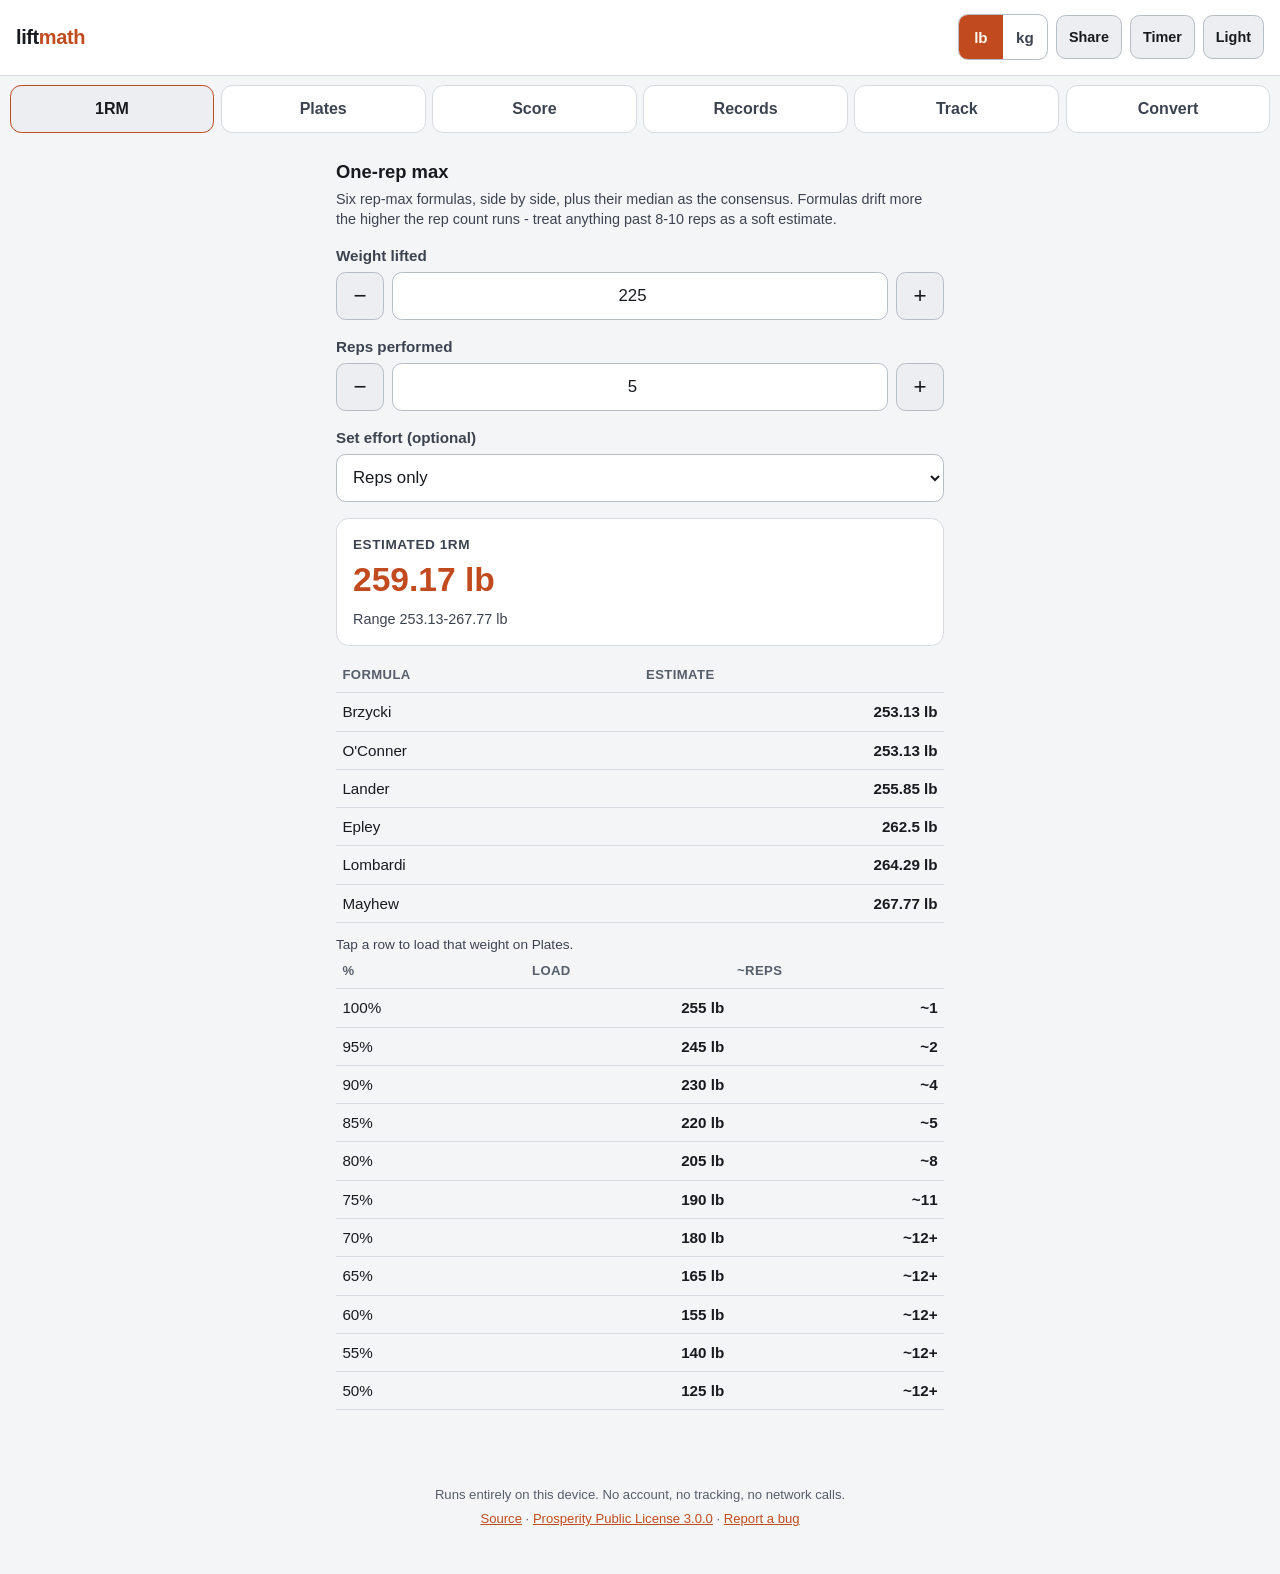
==== web/index.html @ 320546f9 "Polish pass: a11y, SEO, manifest, README a11y: the 1RM percentage table rows added in an earlier com" ====
<!DOCTYPE html>
<html lang="en">
<head>
<meta charset="UTF-8" />
<meta name="viewport" content="width=device-width, initial-scale=1" />
<title>liftmath - 1RM, plates, strength score</title>
<meta name="description" content="Gym calculators: 1RM consensus, plate loading with a barbell diagram, Wilks/DOTS/IPF GL strength scores, and records for powerlifting, strongman, grip, and track &amp; field (world, college, high school). Free, works offline, no account, no ads." />
<meta property="og:title" content="liftmath - 1RM, plates, strength score" />
<meta property="og:description" content="Gym calculators: 1RM consensus, plate loading, Wilks/DOTS/IPF GL strength scores, and records. Free, works offline, no account, no ads." />
<meta property="og:type" content="website" />
<meta property="og:url" content="https://munzzyy.github.io/liftmath/" />
<meta property="og:image" content="https://munzzyy.github.io/liftmath/social-card.png" />
<meta property="og:image:width" content="1280" />
<meta property="og:image:height" content="640" />
<meta name="twitter:card" content="summary_large_image" />
<meta name="twitter:title" content="liftmath - 1RM, plates, strength score" />
<meta name="twitter:description" content="Gym calculators: 1RM consensus, plate loading, Wilks/DOTS/IPF GL strength scores, and records. Free, works offline, no account, no ads." />
<meta name="twitter:image" content="https://munzzyy.github.io/liftmath/social-card.png" />
<link rel="canonical" href="https://munzzyy.github.io/liftmath/" />
<meta name="theme-color" content="#101216" />
<meta http-equiv="Content-Security-Policy" content="default-src 'self'; script-src 'self' 'sha256-fWIjZPuIDRs11lC0LAjuD/hjoJVyn2ZdQ9oS2icIdXg='; style-src 'self'; img-src 'self'; connect-src 'self'; base-uri 'none'; form-action 'none'; frame-ancestors 'none'" />
<script>
(function () {
  try {
    var t = localStorage.getItem("liftmath:theme");
    if (t === "light" || t === "dark") document.documentElement.setAttribute("data-theme", t);
  } catch (e) {}
})();
</script>
<link rel="manifest" href="manifest.json" />
<link rel="icon" href="icons/icon-192.png" />
<link rel="apple-touch-icon" href="icons/icon-192.png" />
<link rel="stylesheet" href="css/styles.css" />
<script type="application/ld+json">
{
  "@context": "https://schema.org",
  "@type": "WebApplication",
  "name": "liftmath",
  "description": "Gym calculators: 1RM consensus, plate loading with a barbell diagram, Wilks/DOTS/IPF GL strength scores, and records for powerlifting, strongman, grip, and track & field.",
  "url": "https://munzzyy.github.io/liftmath/",
  "applicationCategory": "HealthApplication",
  "operatingSystem": "Any",
  "offers": {
    "@type": "Offer",
    "price": "0",
    "priceCurrency": "USD"
  }
}
</script>
</head>
<body>
<a class="visually-hidden" href="#main-content" id="skip-link">Skip to content</a>

<header class="app-header">
  <h1 class="app-title"><span id="app-title-lift">lift</span><span class="accent" id="app-title-math">math</span></h1>
  <div class="header-controls">
    <div class="unit-toggle" role="group" aria-label="Weight unit" id="unit-toggle-group">
      <button type="button" id="unit-lb" aria-pressed="true">lb</button>
      <button type="button" id="unit-kg" aria-pressed="false">kg</button>
    </div>
    <button type="button" class="icon-btn" id="share-btn">Share</button>
    <button type="button" class="icon-btn" id="timer-toggle-btn" aria-pressed="false">Timer</button>
    <button type="button" class="icon-btn" id="theme-toggle-btn" aria-pressed="false">Dark</button>
  </div>
</header>

<div class="timer-sheet" id="timer-sheet" hidden>
  <div class="timer-sheet-inner">
    <button type="button" class="icon-btn" id="timer-close-btn" aria-label="Close timer">&times;</button>

    <div id="timer-picker">
      <p class="timer-label">Rest timer</p>
      <div class="chip-row" role="group" aria-label="Preset duration" id="timer-preset-group">
        <button type="button" class="chip" data-seconds="60">1:00</button>
        <button type="button" class="chip" data-seconds="90">1:30</button>
        <button type="button" class="chip" data-seconds="120">2:00</button>
        <button type="button" class="chip" data-seconds="180">3:00</button>
        <button type="button" class="chip" data-seconds="300">5:00</button>
      </div>
      <div class="field">
        <label for="timer-custom-seconds" id="timer-custom-label">Custom (seconds)</label>
        <div class="stepper-row">
          <input type="number" id="timer-custom-seconds" inputmode="numeric" min="1" step="5" value="90" />
          <button type="button" id="timer-custom-start-btn">Start</button>
        </div>
      </div>
    </div>

    <div id="timer-running" hidden>
      <div class="timer-ring" id="timer-ring">
        <span id="timer-display">0:00</span>
      </div>
      <button type="button" id="timer-stop-btn">Stop</button>
    </div>
  </div>
</div>

<nav class="tabs" role="tablist" aria-label="Calculators" id="tabs-list">
  <button class="tab" role="tab" id="tab-btn-onerm" aria-controls="tool-onerm" aria-selected="true" tabindex="0">1RM</button>
  <button class="tab" role="tab" id="tab-btn-plates" aria-controls="tool-plates" aria-selected="false" tabindex="-1">Plates</button>
  <button class="tab" role="tab" id="tab-btn-score" aria-controls="tool-score" aria-selected="false" tabindex="-1">Score</button>
  <button class="tab" role="tab" id="tab-btn-records" aria-controls="tool-records" aria-selected="false" tabindex="-1">Records</button>
  <button class="tab" role="tab" id="tab-btn-track" aria-controls="tool-track" aria-selected="false" tabindex="-1">Track</button>
  <button class="tab" role="tab" id="tab-btn-convert" aria-controls="tool-convert" aria-selected="false" tabindex="-1">Convert</button>
</nav>

<main id="main-content">

  <noscript>
    <p class="notice notice-warn" id="noscript-notice">The calculators do their math in JavaScript on your
      own device, so this page needs JavaScript turned on. If you'd rather keep it off, the same math ships
      as a command-line tool at
      <a href="https://github.com/munzzyy/liftmath" rel="noopener">github.com/munzzyy/liftmath</a>.</p>
  </noscript>

  <!-- ============ 1RM consensus ============ -->
  <section class="tool-panel" id="tool-onerm" role="tabpanel" aria-labelledby="tab-btn-onerm" tabindex="0">
    <h2 id="onerm-heading">One-rep max</h2>
    <p class="disclaimer" id="onerm-disclaimer">Six rep-max formulas, side by side, plus their median as the consensus.
      Formulas drift more the higher the rep count runs - treat anything past 8-10 reps as a soft estimate.</p>

    <div class="field">
      <label for="onerm-weight" id="onerm-weight-label">Weight lifted</label>
      <div class="stepper-row">
        <button class="stepper-btn" id="onerm-weight-dec" aria-label="Decrease weight">&minus;</button>
        <input type="number" id="onerm-weight" inputmode="decimal" value="225" min="0" step="5" />
        <button class="stepper-btn" id="onerm-weight-inc" aria-label="Increase weight">+</button>
      </div>
    </div>
    <div class="field">
      <label for="onerm-reps" id="onerm-reps-label">Reps performed</label>
      <div class="stepper-row">
        <button class="stepper-btn" id="onerm-reps-dec" aria-label="Decrease reps">&minus;</button>
        <input type="number" id="onerm-reps" inputmode="numeric" value="5" min="1" step="1" />
        <button class="stepper-btn" id="onerm-reps-inc" aria-label="Increase reps">+</button>
      </div>
    </div>
    <div class="field">
      <label for="onerm-effort-mode" id="onerm-effort-mode-label">Set effort (optional)</label>
      <div class="stepper-row">
        <select id="onerm-effort-mode">
          <option value="none">Reps only</option>
          <option value="rpe">RPE</option>
          <option value="rir">RIR</option>
        </select>
        <input type="number" id="onerm-effort-value" inputmode="decimal" step="0.5" min="6" max="10"
               value="9" hidden aria-labelledby="onerm-effort-mode-label" />
      </div>
      <p class="hint" id="onerm-effort-hint" hidden>RPE/RIR estimate the reps you had left; the math treats
        those as extra reps performed. Source: Zourdos et al. 2016.</p>
    </div>

    <div class="results" id="onerm-results" aria-live="polite">
      <!-- filled by app.js -->
    </div>
  </section>

  <!-- ============ Plate loading ============ -->
  <section class="tool-panel" id="tool-plates" role="tabpanel" aria-labelledby="tab-btn-plates" tabindex="0" hidden>
    <h2 id="plates-heading">Plate loading</h2>

    <div class="field">
      <label for="plates-target" id="plates-target-label">Target barbell weight</label>
      <div class="stepper-row">
        <button class="stepper-btn" id="plates-target-dec" aria-label="Decrease target weight">&minus;</button>
        <input type="number" id="plates-target" inputmode="decimal" value="225" min="0" step="5" />
        <button class="stepper-btn" id="plates-target-inc" aria-label="Increase target weight">+</button>
      </div>
    </div>

    <div class="field">
      <span id="plates-preset-label">Bar / setup</span>
      <div class="chip-row" role="group" aria-labelledby="plates-preset-label" id="plates-preset-group">
        <button type="button" class="chip" data-preset="standard" aria-pressed="true" id="plates-preset-standard-btn">Standard</button>
        <button type="button" class="chip" data-preset="womens" aria-pressed="false" id="plates-preset-womens-btn">Women's bar (15kg)</button>
        <button type="button" class="chip" data-preset="metric-no-45" aria-pressed="false" id="plates-preset-metricno45-btn">Metric, no 45lb-eq.</button>
        <button type="button" class="chip" data-preset="my-plates" aria-pressed="false" id="plates-preset-myplates-btn">My plates</button>
      </div>
      <p class="hint" id="plates-preset-hint">Women's bar and metric-no-45 are always kg, regardless of the unit toggle above.</p>
    </div>

    <div id="plates-inventory-fields" hidden>
      <div class="field">
        <label for="plates-inventory-bar" id="plates-inventory-bar-label">Bar weight</label>
        <div class="stepper-row">
          <button class="stepper-btn" id="plates-inventory-bar-dec" aria-label="Decrease bar weight">&minus;</button>
          <input type="number" id="plates-inventory-bar" inputmode="decimal" value="45" min="0" step="2.5" />
          <button class="stepper-btn" id="plates-inventory-bar-inc" aria-label="Increase bar weight">+</button>
        </div>
      </div>
      <div class="field">
        <label for="plates-inventory-spec" id="plates-inventory-spec-label">My plates (per side)</label>
        <input type="text" id="plates-inventory-spec" inputmode="text" value="45x4,25x1,10x2,5x2,2.5x1" />
        <p class="hint" id="plates-inventory-hint">Format: SIZExCOUNT pairs separated by commas, e.g.
          "45x4,25x1,10x2,5x2,2.5x1" - four 45s, one 25, two 10s, two 5s, one 2.5 available per side.</p>
      </div>
    </div>

    <div class="results" id="plates-results" aria-live="polite"></div>
    <div class="barbell-wrap" id="plates-barbell-wrap"></div>
    <div id="plates-legend"></div>

    <div class="field">
      <button type="button" class="chip" id="plates-warmup-toggle" aria-pressed="false">Warm-up ramp</button>
    </div>
    <div class="results" id="plates-warmup-results" aria-live="polite" hidden></div>
  </section>

  <!-- ============ Strength score ============ -->
  <section class="tool-panel" id="tool-score" role="tabpanel" aria-labelledby="tab-btn-score" tabindex="0" hidden>
    <h2 id="score-heading">Strength score</h2>
    <p class="disclaimer" id="score-disclaimer">Wilks (2020 + original), DOTS, and IPF GL points, shown side by side rather
      than picked as one "correct" answer - they're fit to slightly different samples and disagree at the extremes.</p>

    <div class="field">
      <label for="score-total" id="score-total-label">Total (or single-lift result)</label>
      <div class="stepper-row">
        <button class="stepper-btn" id="score-total-dec" aria-label="Decrease total">&minus;</button>
        <input type="number" id="score-total" inputmode="decimal" value="500" min="0" step="5" />
        <button class="stepper-btn" id="score-total-inc" aria-label="Increase total">+</button>
      </div>
    </div>
    <div class="field">
      <label for="score-bodyweight" id="score-bodyweight-label">Bodyweight</label>
      <div class="stepper-row">
        <button class="stepper-btn" id="score-bodyweight-dec" aria-label="Decrease bodyweight">&minus;</button>
        <input type="number" id="score-bodyweight" inputmode="decimal" value="183" min="1" step="1" />
        <button class="stepper-btn" id="score-bodyweight-inc" aria-label="Increase bodyweight">+</button>
      </div>
    </div>
    <div class="field">
      <span id="score-sex-label">Sex (formula coefficients)</span>
      <div class="radio-row" role="radiogroup" aria-labelledby="score-sex-label" id="score-sex-group">
        <button type="button" class="chip" data-sex="male" aria-pressed="true" id="score-sex-male-btn">Male</button>
        <button type="button" class="chip" data-sex="female" aria-pressed="false" id="score-sex-female-btn">Female</button>
      </div>
    </div>
    <div class="field">
      <span id="score-equip-label">Compare against</span>
      <div class="radio-row" role="radiogroup" aria-labelledby="score-equip-label" id="score-equip-group">
        <button type="button" class="chip" data-equip="raw" aria-pressed="true" id="score-equip-raw-btn">Raw</button>
        <button type="button" class="chip" data-equip="equipped" aria-pressed="false" id="score-equip-equipped-btn">Equipped</button>
      </div>
    </div>

    <div class="results" id="score-results" aria-live="polite"></div>
  </section>

  <!-- ============ World records ============ -->
  <section class="tool-panel" id="tool-records" role="tabpanel" aria-labelledby="tab-btn-records" tabindex="0" hidden>
    <h2 id="records-heading">World records</h2>
    <p class="disclaimer" id="records-disclaimer">Powerlifting records are computed from the OpenPowerlifting
      database (all-time = heaviest sanctioned lift in any federation; tested = drug-tested meets only).
      Strongman and grip records are hand-curated with a citation per entry. A bundled snapshot can trail
      the current record.</p>

    <div class="field">
      <span id="records-sport-label">Sport</span>
      <div class="chip-row" role="group" aria-labelledby="records-sport-label" id="records-sport-group">
        <button type="button" class="chip" data-sport="powerlifting" aria-pressed="true" id="records-sport-powerlifting-btn">Powerlifting</button>
        <button type="button" class="chip" data-sport="strongman" aria-pressed="false" id="records-sport-strongman-btn">Strongman</button>
        <button type="button" class="chip" data-sport="grip" aria-pressed="false" id="records-sport-grip-btn">Grip</button>
      </div>
    </div>

    <div class="field">
      <span id="records-sex-label">Sex</span>
      <div class="radio-row" role="radiogroup" aria-labelledby="records-sex-label" id="records-sex-group">
        <button type="button" class="chip" data-sex="male" aria-pressed="true" id="records-sex-male-btn">Male</button>
        <button type="button" class="chip" data-sex="female" aria-pressed="false" id="records-sex-female-btn">Female</button>
      </div>
    </div>

    <div id="records-pl-fields">
      <div class="field">
        <span id="records-lift-label">Lift</span>
        <div class="chip-row" role="group" aria-labelledby="records-lift-label" id="records-lift-group">
          <button type="button" class="chip" data-lift="squat" aria-pressed="false" id="records-lift-squat-btn">Squat</button>
          <button type="button" class="chip" data-lift="bench" aria-pressed="false" id="records-lift-bench-btn">Bench</button>
          <button type="button" class="chip" data-lift="deadlift" aria-pressed="true" id="records-lift-deadlift-btn">Deadlift</button>
          <button type="button" class="chip" data-lift="total" aria-pressed="false" id="records-lift-total-btn">Total</button>
        </div>
      </div>
      <div class="field">
        <label for="records-equip" id="records-equip-label">Equipment</label>
        <select id="records-equip">
          <option value="raw" selected>Raw</option>
          <option value="wraps">Raw + wraps</option>
          <option value="single-ply">Single-ply</option>
          <option value="multi-ply">Multi-ply</option>
        </select>
      </div>
      <div class="field">
        <label for="records-class" id="records-class-label">Weight class</label>
        <select id="records-class"><!-- options filled per sex by app.js --></select>
      </div>
      <div class="field">
        <label for="records-bodyweight" id="records-bodyweight-label">Or your bodyweight (picks the class)</label>
        <div class="stepper-row">
          <button class="stepper-btn" id="records-bodyweight-dec" aria-label="Decrease bodyweight">&minus;</button>
          <input type="number" id="records-bodyweight" inputmode="decimal" min="1" step="1" />
          <button class="stepper-btn" id="records-bodyweight-inc" aria-label="Increase bodyweight">+</button>
        </div>
      </div>
    </div>

    <div id="records-event-fields" hidden>
      <div class="field">
        <label for="records-event" id="records-event-label">Event</label>
        <select id="records-event"><!-- options filled per sport by app.js --></select>
      </div>
    </div>

    <div class="field">
      <label for="records-compare" id="records-compare-label">Your lift (optional - shown as % of the record)</label>
      <div class="stepper-row">
        <button class="stepper-btn" id="records-compare-dec" aria-label="Decrease your lift">&minus;</button>
        <input type="number" id="records-compare" inputmode="decimal" min="0" step="5" />
        <button class="stepper-btn" id="records-compare-inc" aria-label="Increase your lift">+</button>
      </div>
    </div>

    <div class="results" id="records-results" aria-live="polite"></div>
  </section>

  <!-- ============ Track & field records ============ -->
  <section class="tool-panel" id="tool-track" role="tabpanel" aria-labelledby="tab-btn-track" tabindex="0" hidden>
    <h2 id="track-heading">Track &amp; field records</h2>
    <p class="disclaimer" id="track-disclaimer">World records (World Athletics), US collegiate records, and US
      national high-school records, hand-curated with a citation per entry. Levels aren't directly comparable -
      high-school throws use lighter implements, noted per record.</p>

    <div class="field">
      <span id="track-level-label">Level</span>
      <div class="chip-row" role="group" aria-labelledby="track-level-label" id="track-level-group">
        <button type="button" class="chip" data-level="world" aria-pressed="true" id="track-level-world-btn">World</button>
        <button type="button" class="chip" data-level="college" aria-pressed="false" id="track-level-college-btn">College</button>
        <button type="button" class="chip" data-level="high-school" aria-pressed="false" id="track-level-hs-btn">High school</button>
      </div>
    </div>

    <div class="field">
      <span id="track-sex-label">Sex</span>
      <div class="radio-row" role="radiogroup" aria-labelledby="track-sex-label" id="track-sex-group">
        <button type="button" class="chip" data-sex="male" aria-pressed="true" id="track-sex-male-btn">Male</button>
        <button type="button" class="chip" data-sex="female" aria-pressed="false" id="track-sex-female-btn">Female</button>
      </div>
    </div>

    <div class="field">
      <label for="track-event" id="track-event-label">Event</label>
      <select id="track-event"><!-- options filled per level+sex by app.js --></select>
    </div>

    <div class="field">
      <label for="track-compare" id="track-compare-label">Your mark (optional - "10.85", "4:12.3", or meters/points)</label>
      <input type="text" id="track-compare" inputmode="decimal" placeholder="e.g. 12.4 or 5:30" />
    </div>

    <div class="results" id="track-results" aria-live="polite"></div>
  </section>

  <!-- ============ Unit convert ============ -->
  <section class="tool-panel" id="tool-convert" role="tabpanel" aria-labelledby="tab-btn-convert" tabindex="0" hidden>
    <h2 id="convert-heading">Unit convert</h2>
    <p class="disclaimer" id="convert-disclaimer">Plain lb &harr; kg, using the exact international avoirdupois pound
      (1 lb = 0.45359237 kg) - no rounded approximation.</p>

    <div class="field">
      <label for="convert-weight" id="convert-weight-label">Weight</label>
      <div class="stepper-row">
        <button class="stepper-btn" id="convert-weight-dec" aria-label="Decrease weight">&minus;</button>
        <input type="number" id="convert-weight" inputmode="decimal" value="225" min="0" step="5" />
        <button class="stepper-btn" id="convert-weight-inc" aria-label="Increase weight">+</button>
      </div>
    </div>

    <div class="results" id="convert-results" aria-live="polite"></div>
  </section>

</main>

<footer class="app-footer">
  <p>Runs entirely on this device. No account, no tracking, no network calls.</p>
  <p class="footer-links">
    <a href="https://github.com/munzzyy/liftmath" target="_blank" rel="noopener">Source</a> ·
    <a href="https://github.com/munzzyy/liftmath/blob/main/LICENSE" target="_blank" rel="noopener">Prosperity Public License 3.0.0</a> ·
    <a href="https://github.com/munzzyy/liftmath/issues" target="_blank" rel="noopener">Report a bug</a>
  </p>
</footer>

<script type="module" src="js/app.js"></script>
</body>
</html>
---- web/css/styles.css ----
/* liftmath - "steel and chalk": cool graphite surfaces, chalk-white ink, a
   hot-iron accent. Dark is the default identity (a gym's ambient light is
   rarely bright white); light is available as an explicit override and is
   also honored automatically via prefers-color-scheme when no override has
   been chosen yet. See js/app.js's tiny theme toggle for how [data-theme]
   gets set - all the actual color values live here, keyed off that
   attribute, so the JS stays a thin "which block applies" switch. */

:root {
  --color-bg: #101216;
  --color-surface: #181b21;
  --color-surface-alt: #1f232b;
  --color-border: #2a2f39;
  --color-border-strong: #3a4150;
  --color-ink: #f4f5f7;
  --color-ink-dim: #c7cbd4;
  --color-faint: #9aa1ad;
  --color-accent: #e08347;
  --color-accent-ink: #1a1006;
  --color-danger: #ff8a80;
  --color-focus: #e08347;

  --plate-25: #d94f4f;
  --plate-20: #4f7fd9;
  --plate-15: #d9c34f;
  --plate-10: #4fae5a;
  --plate-5: #e8e8ea;
  --plate-2_5: #202329;
  --plate-1_25: #b7bdc7;
  --plate-other: #7d8797;
  --bar-steel: #7d8797;

  color-scheme: dark;
}

@media (prefers-color-scheme: light) {
  :root:not([data-theme]) {
    --color-bg: #f4f5f7;
    --color-surface: #ffffff;
    --color-surface-alt: #eceef1;
    --color-border: #d7dae0;
    --color-border-strong: #b7bdc7;
    --color-ink: #171a1f;
    --color-ink-dim: #3c4350;
    --color-faint: #565e6b;
    --color-accent: #c14b1f;
    --color-accent-ink: #fff7f2;
    --color-danger: #b3261e;
    --color-focus: #c14b1f;

    --plate-25: #c23b3b;
    --plate-20: #3b63b3;
    --plate-15: #b39c2f;
    --plate-10: #3b8a46;
    --plate-5: #e3e5e8;
    --plate-2_5: #23262c;
    --plate-1_25: #9aa1ad;
    --plate-other: #6b7480;
    --bar-steel: #6b7480;

    color-scheme: light;
  }
}

[data-theme="light"] {
  --color-bg: #f4f5f7;
  --color-surface: #ffffff;
  --color-surface-alt: #eceef1;
  --color-border: #d7dae0;
  --color-border-strong: #b7bdc7;
  --color-ink: #171a1f;
  --color-ink-dim: #3c4350;
  --color-faint: #565e6b;
  --color-accent: #c14b1f;
  --color-accent-ink: #fff7f2;
  --color-danger: #b3261e;
  --color-focus: #c14b1f;

  --plate-25: #c23b3b;
  --plate-20: #3b63b3;
  --plate-15: #b39c2f;
  --plate-10: #3b8a46;
  --plate-5: #e3e5e8;
  --plate-2_5: #23262c;
  --plate-1_25: #9aa1ad;
  --plate-other: #6b7480;
  --bar-steel: #6b7480;

  color-scheme: light;
}

[data-theme="dark"] {
  color-scheme: dark;
}

* {
  box-sizing: border-box;
}

html,
body {
  margin: 0;
  padding: 0;
}

body {
  background: var(--color-bg);
  color: var(--color-ink);
  font-family: -apple-system, BlinkMacSystemFont, "Segoe UI", Roboto, Helvetica, Arial, sans-serif;
  line-height: 1.4;
  -webkit-text-size-adjust: 100%;
}

.visually-hidden {
  position: absolute;
  width: 1px;
  height: 1px;
  padding: 0;
  margin: -1px;
  overflow: hidden;
  clip: rect(0, 0, 0, 0);
  white-space: nowrap;
  border: 0;
}

a.visually-hidden:focus {
  position: fixed;
  top: 0.5rem;
  left: 0.5rem;
  width: auto;
  height: auto;
  margin: 0;
  padding: 0.6rem 1rem;
  clip: auto;
  overflow: visible;
  background: var(--color-accent);
  color: var(--color-accent-ink);
  border-radius: 0.5rem;
  z-index: 1000;
}

:focus-visible {
  outline: 3px solid var(--color-focus);
  outline-offset: 2px;
}

/* ---------- header ---------- */

.app-header {
  display: flex;
  align-items: center;
  justify-content: space-between;
  gap: 0.75rem;
  padding: 0.9rem 1rem;
  border-bottom: 1px solid var(--color-border);
  background: var(--color-surface);
  position: sticky;
  top: 0;
  z-index: 10;
}

.app-title {
  margin: 0;
  font-size: 1.25rem;
  font-weight: 800;
  letter-spacing: -0.02em;
}

.app-title .accent {
  color: var(--color-accent);
}

.header-controls {
  display: flex;
  align-items: center;
  gap: 0.5rem;
}

.unit-toggle {
  display: flex;
  border: 1px solid var(--color-border-strong);
  border-radius: 0.6rem;
  overflow: hidden;
}

.unit-toggle button {
  min-height: 44px;
  min-width: 44px;
  padding: 0 0.75rem;
  border: none;
  background: transparent;
  color: var(--color-ink-dim);
  font-weight: 700;
  font-size: 0.95rem;
  cursor: pointer;
  font-variant-numeric: tabular-nums;
}

.unit-toggle button[aria-pressed="true"] {
  background: var(--color-accent);
  color: var(--color-accent-ink);
}

.icon-btn {
  min-height: 44px;
  min-width: 44px;
  padding: 0 0.75rem;
  border: 1px solid var(--color-border-strong);
  border-radius: 0.6rem;
  background: var(--color-surface-alt);
  color: var(--color-ink);
  font-size: 0.9rem;
  font-weight: 600;
  cursor: pointer;
}

/* ---------- tabs ---------- */

.tabs {
  display: flex;
  gap: 0.4rem;
  padding: 0.6rem;
  background: var(--color-bg);
  position: sticky;
  top: 64px;
  z-index: 9;
}

.tab {
  flex: 1 1 0;
  min-height: 48px;
  border: 1px solid var(--color-border);
  border-radius: 0.7rem;
  background: var(--color-surface);
  color: var(--color-ink-dim);
  font-size: 1rem;
  font-weight: 700;
  cursor: pointer;
}

.tab[aria-selected="true"] {
  background: var(--color-surface-alt);
  border-color: var(--color-accent);
  color: var(--color-ink);
}

/* ---------- main / panels ---------- */

main {
  padding: 0.75rem 1rem 3rem;
  max-width: 640px;
  margin: 0 auto;
}

.tool-panel h2 {
  margin: 0.25rem 0 0.25rem;
  font-size: 1.15rem;
}

.disclaimer {
  margin: 0 0 1rem;
  color: var(--color-ink-dim);
  font-size: 0.9rem;
}

.hint {
  margin: 0.35rem 0 0;
  color: var(--color-ink-dim);
  font-size: 0.85rem;
}

/* ---------- fields ---------- */

.field {
  margin-bottom: 1rem;
}

.field > label,
.field > span {
  display: block;
  margin-bottom: 0.35rem;
  font-weight: 600;
  font-size: 0.95rem;
  color: var(--color-ink-dim);
}

input[type="number"],
input[type="text"],
select {
  width: 100%;
  min-height: 48px;
  padding: 0.5rem 0.75rem;
  font-size: 1.05rem;
  font-variant-numeric: tabular-nums;
  border: 1px solid var(--color-border-strong);
  border-radius: 0.6rem;
  background: var(--color-surface);
  color: var(--color-ink);
}

select {
  font-variant-numeric: normal;
}

/* ---------- steppers ---------- */

.stepper-row {
  display: flex;
  align-items: stretch;
  gap: 0.5rem;
}

.stepper-row input {
  text-align: center;
  flex: 1 1 auto;
  min-width: 0;
}

.stepper-btn {
  flex: 0 0 auto;
  width: 48px;
  min-height: 48px;
  font-size: 1.4rem;
  line-height: 1;
  border: 1px solid var(--color-border-strong);
  border-radius: 0.6rem;
  background: var(--color-surface-alt);
  color: var(--color-ink);
  cursor: pointer;
}

.stepper-btn:active {
  background: var(--color-accent);
  color: var(--color-accent-ink);
}

/* ---------- chips ---------- */

.chip-row,
.radio-row {
  display: flex;
  flex-wrap: wrap;
  gap: 0.5rem;
}

.chip {
  min-height: 44px;
  padding: 0 0.9rem;
  border: 1px solid var(--color-border-strong);
  border-radius: 999px;
  background: var(--color-surface);
  color: var(--color-ink-dim);
  font-size: 0.92rem;
  font-weight: 600;
  cursor: pointer;
}

.chip[aria-pressed="true"] {
  background: var(--color-accent);
  border-color: var(--color-accent);
  color: var(--color-accent-ink);
}

/* ---------- results ---------- */

.results {
  margin-top: 0.5rem;
}

.result-hero {
  padding: 1rem;
  border-radius: 0.8rem;
  background: var(--color-surface);
  border: 1px solid var(--color-border);
  margin-bottom: 0.75rem;
}

.result-hero .result-label {
  margin: 0 0 0.15rem;
  color: var(--color-ink-dim);
  font-size: 0.85rem;
  font-weight: 600;
  text-transform: uppercase;
  letter-spacing: 0.04em;
}

.result-hero .result-value {
  margin: 0;
  font-size: 2.1rem;
  font-weight: 800;
  font-variant-numeric: tabular-nums;
  color: var(--color-accent);
}

.result-hero .result-sub {
  margin: 0.35rem 0 0;
  color: var(--color-ink-dim);
  font-size: 0.9rem;
  font-variant-numeric: tabular-nums;
}

.notice {
  padding: 0.6rem 0.8rem;
  border-radius: 0.6rem;
  background: var(--color-surface-alt);
  border: 1px solid var(--color-border-strong);
  color: var(--color-ink-dim);
  font-size: 0.88rem;
  margin-bottom: 0.75rem;
}

.notice.notice-warn {
  color: var(--color-danger);
  border-color: var(--color-danger);
}

table.result-table {
  width: 100%;
  border-collapse: collapse;
  font-variant-numeric: tabular-nums;
  margin-bottom: 0.75rem;
}

table.result-table th,
table.result-table td {
  padding: 0.5rem 0.4rem;
  text-align: left;
  border-bottom: 1px solid var(--color-border);
  font-size: 0.95rem;
}

table.result-table th {
  color: var(--color-faint);
  font-weight: 700;
  font-size: 0.82rem;
  text-transform: uppercase;
  letter-spacing: 0.03em;
}

table.result-table td.num {
  text-align: right;
  font-weight: 600;
}

.onerm-percent-row {
  cursor: pointer;
}

.onerm-percent-row:hover,
.onerm-percent-row:focus-visible {
  background: var(--color-surface-alt);
}

.onerm-percent-row:focus-visible {
  outline: 2px solid var(--color-focus);
  outline-offset: -2px;
}

/* ---------- barbell ---------- */

.barbell-wrap {
  overflow-x: auto;
  padding: 0.5rem 0;
  margin-bottom: 0.5rem;
}

.barbell-svg {
  width: 100%;
  height: auto;
  min-width: 320px;
  display: block;
}

.barbell-svg .bar {
  fill: var(--bar-steel);
}

.barbell-svg .plate text {
  font-size: 11px;
  font-weight: 700;
  fill: var(--color-bg);
  font-variant-numeric: tabular-nums;
}

.barbell-svg .plate text[data-plate-color="--plate-2_5"] {
  fill: var(--color-ink);
}

.plate-legend {
  display: flex;
  flex-wrap: wrap;
  gap: 0.5rem 1rem;
  margin-bottom: 0.75rem;
  font-size: 0.88rem;
  font-variant-numeric: tabular-nums;
  color: var(--color-ink-dim);
}

.plate-legend .swatch {
  display: inline-block;
  width: 0.85em;
  height: 0.85em;
  border-radius: 0.2em;
  margin-right: 0.35em;
  vertical-align: -0.1em;
  border: 1px solid var(--color-border-strong);
}

.plate-legend .swatch[data-plate-color="--plate-25"] { background: var(--plate-25); }
.plate-legend .swatch[data-plate-color="--plate-20"] { background: var(--plate-20); }
.plate-legend .swatch[data-plate-color="--plate-15"] { background: var(--plate-15); }
.plate-legend .swatch[data-plate-color="--plate-10"] { background: var(--plate-10); }
.plate-legend .swatch[data-plate-color="--plate-5"] { background: var(--plate-5); }
.plate-legend .swatch[data-plate-color="--plate-2_5"] { background: var(--plate-2_5); }
.plate-legend .swatch[data-plate-color="--plate-1_25"] { background: var(--plate-1_25); }
.plate-legend .swatch[data-plate-color="--plate-other"] { background: var(--plate-other); }

/* ---------- footer ---------- */

.app-footer {
  max-width: 640px;
  margin: 0 auto;
  padding: 1rem 1rem 2.5rem;
  color: var(--color-faint);
  font-size: 0.82rem;
  text-align: center;
}

.app-footer p {
  margin: 0 0 0.35rem;
}

.footer-links a {
  color: var(--color-accent);
}

/* ---------- world records ---------- */

.record-scope {
  display: block;
  margin-top: 0.1rem;
  text-transform: none;
  letter-spacing: normal;
  font-weight: 600;
  color: var(--color-faint);
}

.record-meter {
  margin-top: 0.6rem;
  height: 0.55rem;
  border-radius: 999px;
  background: var(--color-surface-alt);
  border: 1px solid var(--color-border);
  overflow: hidden;
}

.record-meter-fill {
  height: 100%;
  border-radius: 999px;
  background: var(--color-accent);
}

.record-card a,
.results .hint a {
  color: var(--color-accent);
}

/* Six tabs now share the bar - shrink the labels a notch on narrow phones
   so "Records" and "Convert" don't overflow their pills. */
@media (max-width: 480px) {
  .tab {
    font-size: 0.82rem;
    padding-left: 0.1rem;
    padding-right: 0.1rem;
  }
}

/* ---------- rest timer ---------- */

/* [hidden] has to win over the flex display below - an author rule beats the
   UA stylesheet's [hidden] { display: none } at equal specificity, so
   without this the sheet would render even while hidden was set. */
.timer-sheet[hidden] {
  display: none;
}

.timer-sheet {
  position: fixed;
  inset: 0;
  background: rgba(0, 0, 0, 0.5);
  z-index: 20;
  display: flex;
  align-items: flex-end;
}

.timer-sheet-inner {
  position: relative;
  width: 100%;
  max-width: 480px;
  margin: 0 auto;
  padding: 1.5rem 1.25rem 2rem;
  background: var(--color-surface);
  border-top: 1px solid var(--color-border);
  border-radius: 1rem 1rem 0 0;
  text-align: center;
}

#timer-close-btn {
  position: absolute;
  top: 0.5rem;
  right: 0.5rem;
  font-size: 1.4rem;
  line-height: 1;
  background: transparent;
  border: none;
  color: var(--color-ink-dim);
}

.timer-label {
  font-weight: 600;
  margin: 0 0 0.75rem;
}

.timer-ring {
  --pct: 0;
  width: 200px;
  height: 200px;
  margin: 0.5rem auto 1.25rem;
  border-radius: 50%;
  display: flex;
  align-items: center;
  justify-content: center;
  background: conic-gradient(var(--color-accent) calc(var(--pct) * 1%), var(--color-border) 0);
}

.timer-ring span {
  width: 168px;
  height: 168px;
  border-radius: 50%;
  background: var(--color-surface);
  display: flex;
  align-items: center;
  justify-content: center;
  font-size: 2.2rem;
  font-weight: 700;
  font-variant-numeric: tabular-nums;
}

#timer-stop-btn {
  min-height: 44px;
  padding: 0 1.5rem;
  border: 1px solid var(--color-border-strong);
  border-radius: 0.6rem;
  background: var(--color-surface-alt);
  color: var(--color-ink);
  font-weight: 600;
  cursor: pointer;
}

/* Share added a third icon button to a header that only had room for two on
   a narrow phone - shrink the padding/gap rather than let it scroll sideways. */
@media (max-width: 400px) {
  .header-controls {
    gap: 0.3rem;
  }

  .icon-btn {
    padding: 0 0.5rem;
    font-size: 0.82rem;
  }
}
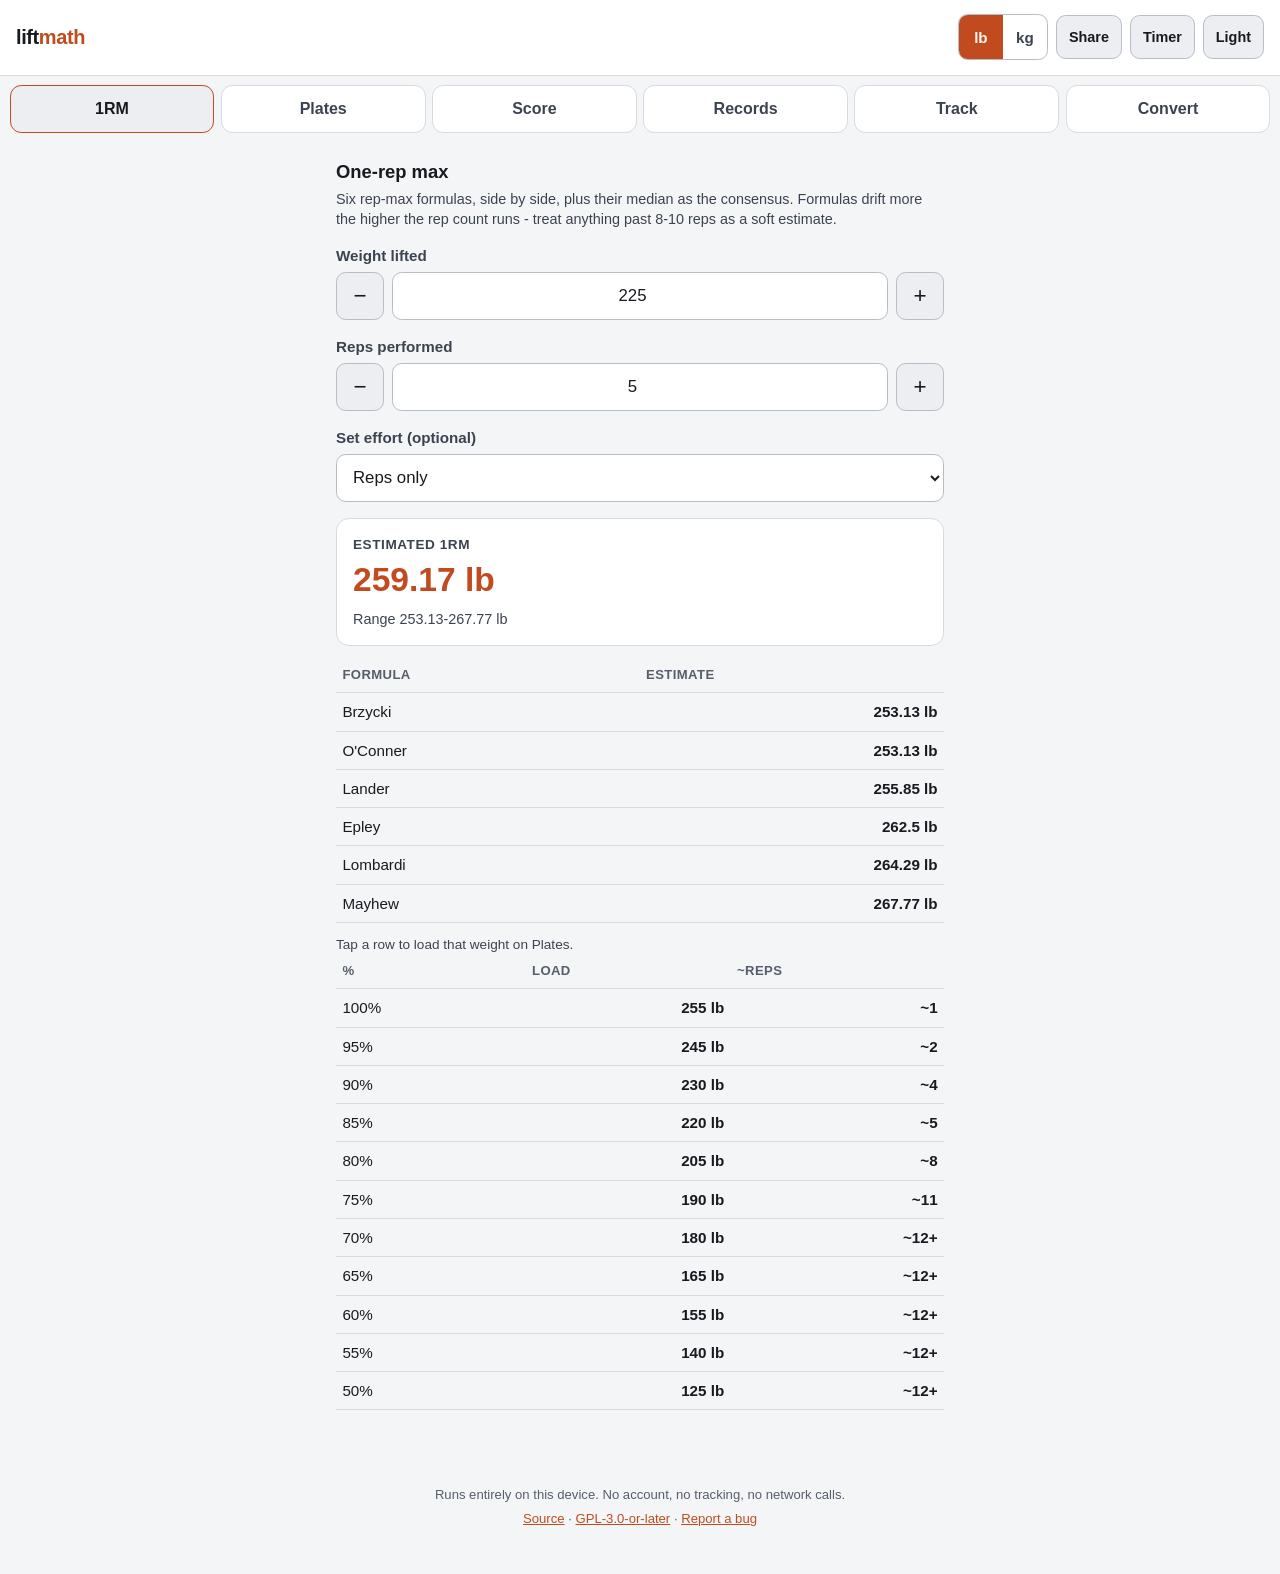
==== commit cd985e6f: "Relicense to GPL-3.0-or-later liftmath was free for noncommercial use only, which kept it out of F-D" ====
--- a/web/index.html
+++ b/web/index.html
@@ -384,7 +384,7 @@
   <p>Runs entirely on this device. No account, no tracking, no network calls.</p>
   <p class="footer-links">
     <a href="https://github.com/munzzyy/liftmath" target="_blank" rel="noopener">Source</a> ·
-    <a href="https://github.com/munzzyy/liftmath/blob/main/LICENSE" target="_blank" rel="noopener">Prosperity Public License 3.0.0</a> ·
+    <a href="https://github.com/munzzyy/liftmath/blob/main/LICENSE" target="_blank" rel="noopener">GPL-3.0-or-later</a> ·
     <a href="https://github.com/munzzyy/liftmath/issues" target="_blank" rel="noopener">Report a bug</a>
   </p>
 </footer>
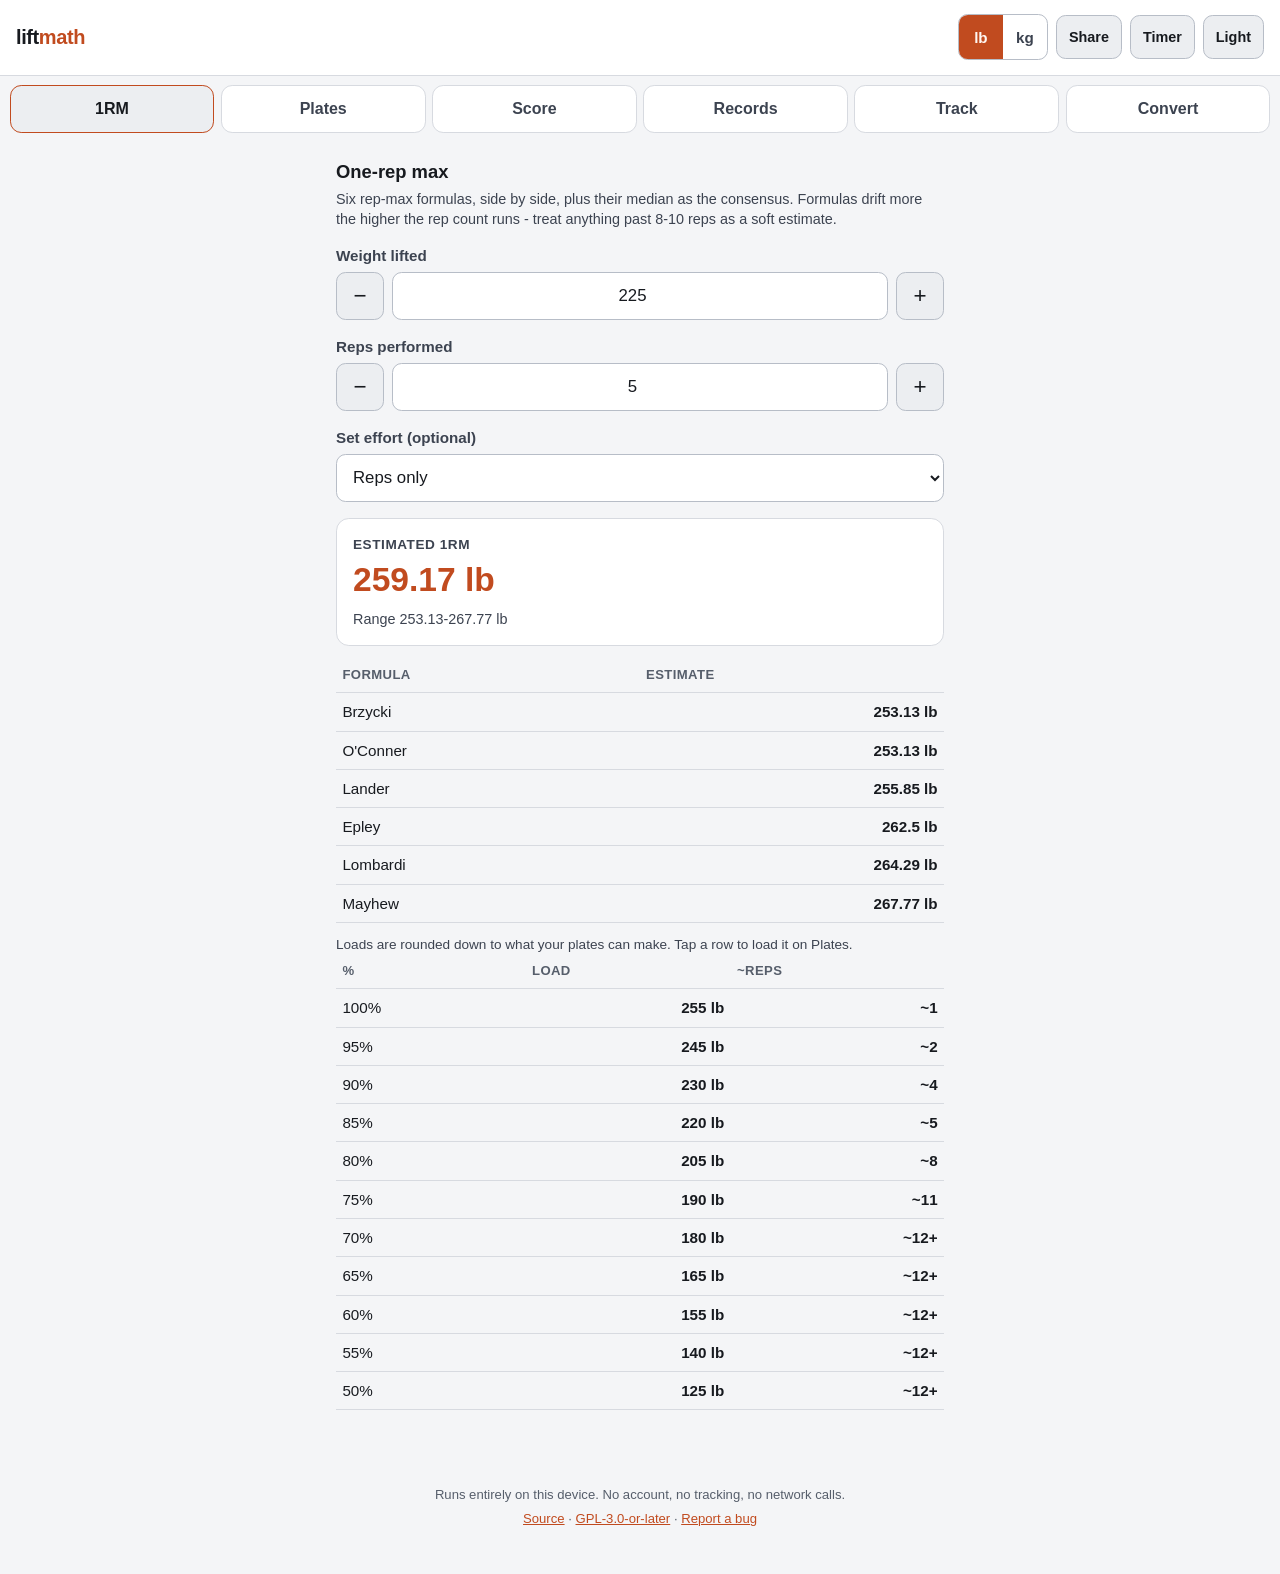
==== commit 57cde8b2: "Refresh the store listing, the social card and the README for Android The F-Droid listing now descri" ====
--- a/web/index.html
+++ b/web/index.html
@@ -10,8 +10,8 @@
 <meta property="og:type" content="website" />
 <meta property="og:url" content="https://munzzyy.github.io/liftmath/" />
 <meta property="og:image" content="https://munzzyy.github.io/liftmath/social-card.png" />
-<meta property="og:image:width" content="1280" />
-<meta property="og:image:height" content="640" />
+<meta property="og:image:width" content="1200" />
+<meta property="og:image:height" content="630" />
 <meta name="twitter:card" content="summary_large_image" />
 <meta name="twitter:title" content="liftmath - 1RM, plates, strength score" />
 <meta name="twitter:description" content="Gym calculators: 1RM consensus, plate loading, Wilks/DOTS/IPF GL strength scores, and records. Free, works offline, no account, no ads." />
--- a/web/css/styles.css
+++ b/web/css/styles.css
@@ -646,6 +646,27 @@
   font-variant-numeric: tabular-nums;
 }
 
+#timer-preset-group {
+  justify-content: center;
+}
+
+#timer-picker .field {
+  margin-top: 1.25rem;
+  text-align: left;
+}
+
+#timer-custom-start-btn {
+  flex: 0 0 auto;
+  min-height: 48px;
+  padding: 0 1.25rem;
+  border: 1px solid var(--color-accent);
+  border-radius: 0.6rem;
+  background: var(--color-accent);
+  color: var(--color-accent-ink);
+  font-weight: 600;
+  cursor: pointer;
+}
+
 #timer-stop-btn {
   min-height: 44px;
   padding: 0 1.5rem;
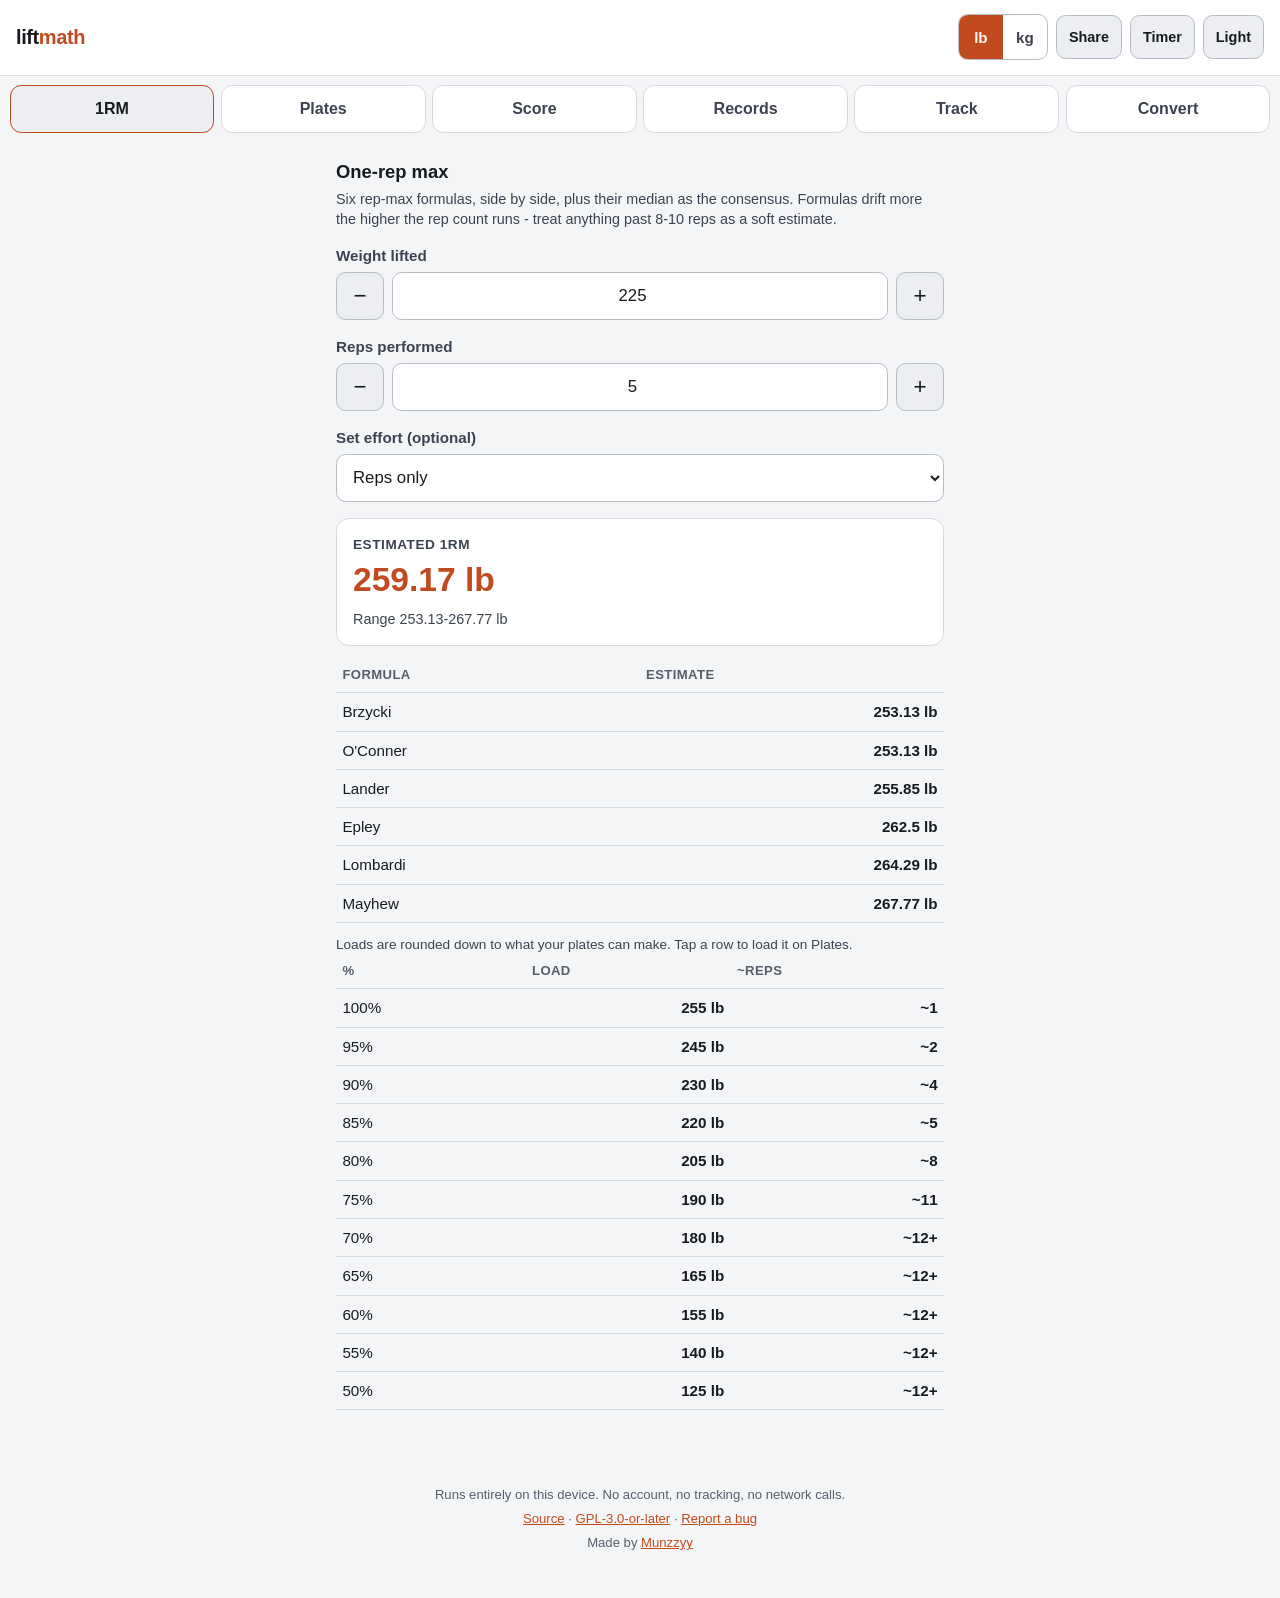
==== commit dbb039c2: "Link back to Munzzyy from the app and the F-Droid listing The footer now says who made it, linking t" ====
--- a/web/index.html
+++ b/web/index.html
@@ -387,6 +387,7 @@
     <a href="https://github.com/munzzyy/liftmath/blob/main/LICENSE" target="_blank" rel="noopener">GPL-3.0-or-later</a> ·
     <a href="https://github.com/munzzyy/liftmath/issues" target="_blank" rel="noopener">Report a bug</a>
   </p>
+  <p class="footer-links">Made by <a href="https://github.com/munzzyy" target="_blank" rel="noopener">Munzzyy</a></p>
 </footer>
 
 <script type="module" src="js/app.js"></script>
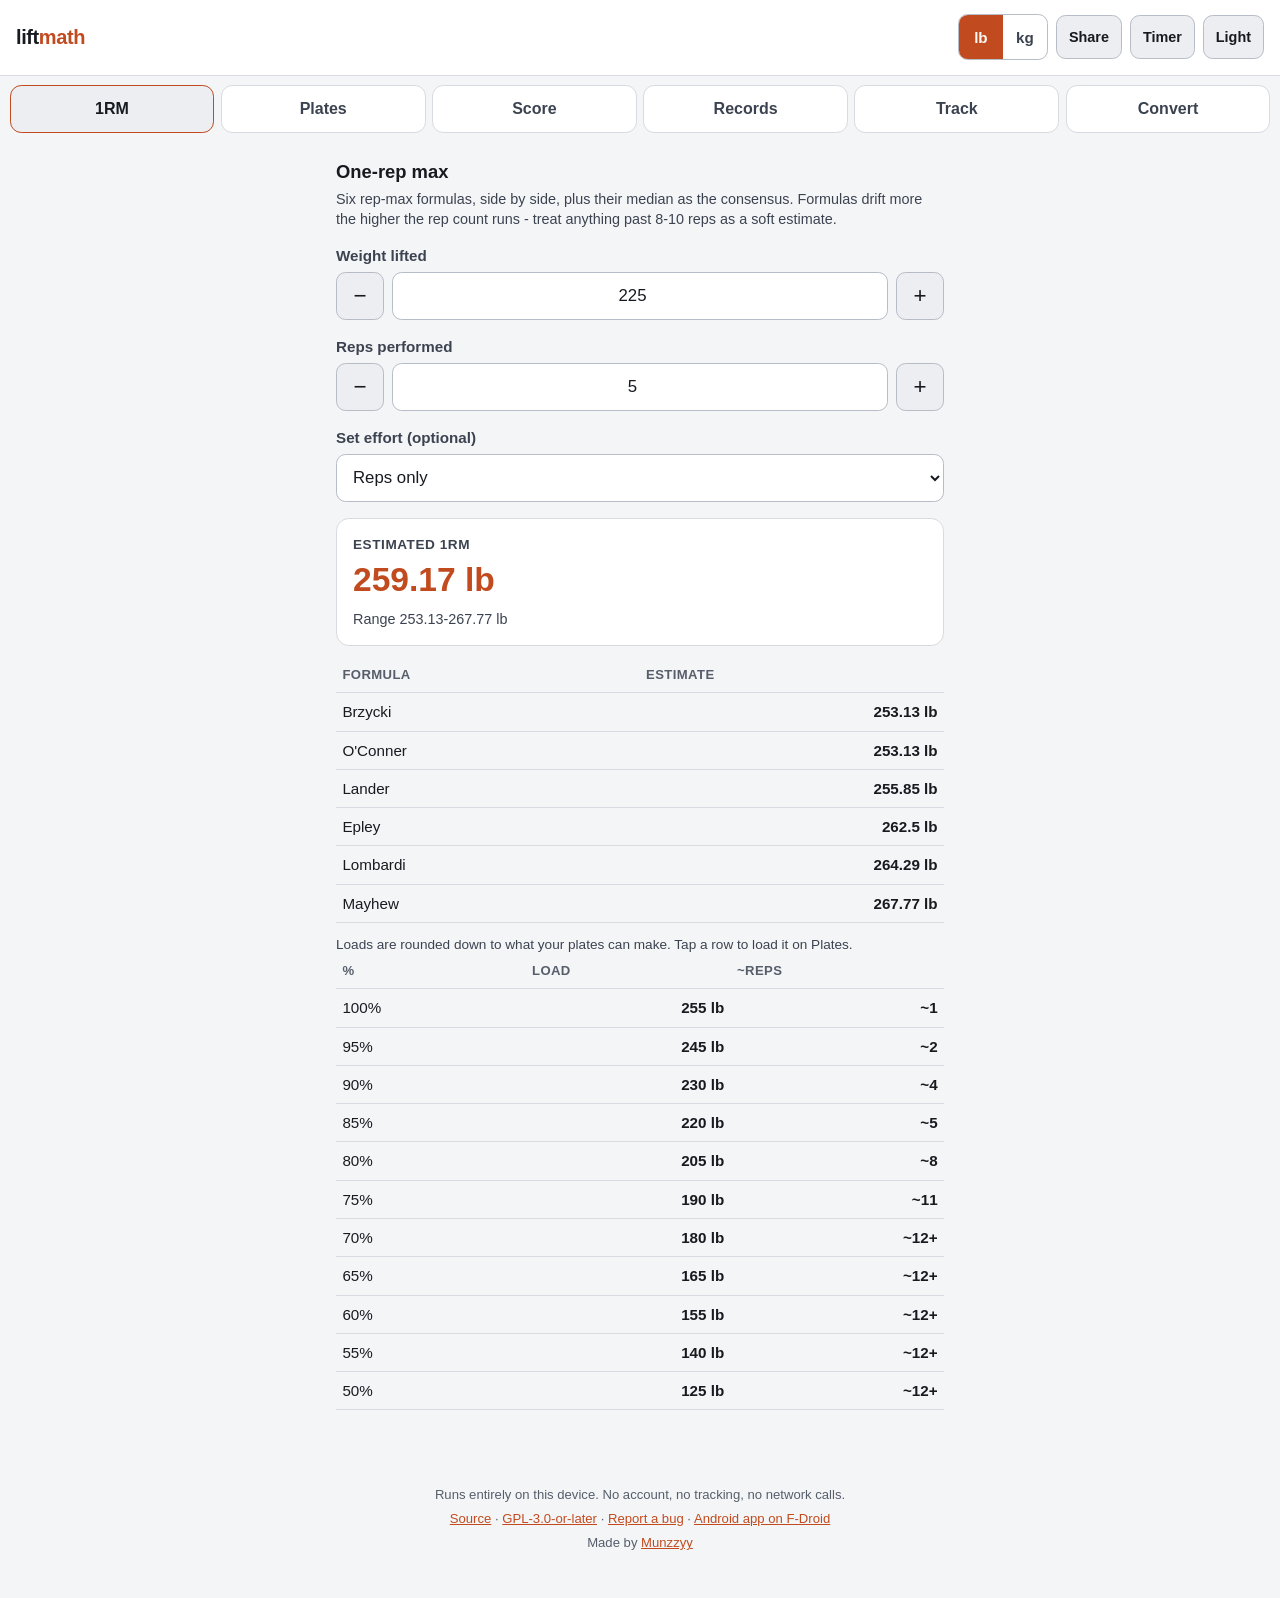
==== commit ee56ef4c: "Point to F-Droid now that it is live liftmath's own listing went live. Badge and install text in the" ====
--- a/web/index.html
+++ b/web/index.html
@@ -8,15 +8,15 @@
 <meta property="og:title" content="liftmath - 1RM, plates, strength score" />
 <meta property="og:description" content="Gym calculators: 1RM consensus, plate loading, Wilks/DOTS/IPF GL strength scores, and records. Free, works offline, no account, no ads." />
 <meta property="og:type" content="website" />
-<meta property="og:url" content="https://munzzyy.github.io/liftmath/" />
-<meta property="og:image" content="https://munzzyy.github.io/liftmath/social-card.png" />
+<meta property="og:url" content="https://liftmath.munzzyy.dev/" />
+<meta property="og:image" content="https://liftmath.munzzyy.dev/social-card.png" />
 <meta property="og:image:width" content="1200" />
 <meta property="og:image:height" content="630" />
 <meta name="twitter:card" content="summary_large_image" />
 <meta name="twitter:title" content="liftmath - 1RM, plates, strength score" />
 <meta name="twitter:description" content="Gym calculators: 1RM consensus, plate loading, Wilks/DOTS/IPF GL strength scores, and records. Free, works offline, no account, no ads." />
-<meta name="twitter:image" content="https://munzzyy.github.io/liftmath/social-card.png" />
-<link rel="canonical" href="https://munzzyy.github.io/liftmath/" />
+<meta name="twitter:image" content="https://liftmath.munzzyy.dev/social-card.png" />
+<link rel="canonical" href="https://liftmath.munzzyy.dev/" />
 <meta name="theme-color" content="#101216" />
 <meta http-equiv="Content-Security-Policy" content="default-src 'self'; script-src 'self' 'sha256-fWIjZPuIDRs11lC0LAjuD/hjoJVyn2ZdQ9oS2icIdXg='; style-src 'self'; img-src 'self'; connect-src 'self'; base-uri 'none'; form-action 'none'; frame-ancestors 'none'" />
 <script>
@@ -37,7 +37,7 @@
   "@type": "WebApplication",
   "name": "liftmath",
   "description": "Gym calculators: 1RM consensus, plate loading with a barbell diagram, Wilks/DOTS/IPF GL strength scores, and records for powerlifting, strongman, grip, and track & field.",
-  "url": "https://munzzyy.github.io/liftmath/",
+  "url": "https://liftmath.munzzyy.dev/",
   "applicationCategory": "HealthApplication",
   "operatingSystem": "Any",
   "offers": {
@@ -50,6 +50,7 @@
 </head>
 <body>
 <a class="visually-hidden" href="#main-content" id="skip-link">Skip to content</a>
+<div class="visually-hidden" role="status" id="status-announcer"></div>
 
 <header class="app-header">
   <h1 class="app-title"><span id="app-title-lift">lift</span><span class="accent" id="app-title-math">math</span></h1>
@@ -59,17 +60,17 @@
       <button type="button" id="unit-kg" aria-pressed="false">kg</button>
     </div>
     <button type="button" class="icon-btn" id="share-btn">Share</button>
-    <button type="button" class="icon-btn" id="timer-toggle-btn" aria-pressed="false">Timer</button>
+    <button type="button" class="icon-btn" id="timer-toggle-btn" aria-expanded="false" aria-controls="timer-sheet">Timer</button>
     <button type="button" class="icon-btn" id="theme-toggle-btn" aria-pressed="false">Dark</button>
   </div>
 </header>
 
-<div class="timer-sheet" id="timer-sheet" hidden>
+<div class="timer-sheet" id="timer-sheet" role="dialog" aria-modal="true" aria-labelledby="timer-title" hidden>
   <div class="timer-sheet-inner">
     <button type="button" class="icon-btn" id="timer-close-btn" aria-label="Close timer">&times;</button>
 
     <div id="timer-picker">
-      <p class="timer-label">Rest timer</p>
+      <p class="timer-label" id="timer-title">Rest timer</p>
       <div class="chip-row" role="group" aria-label="Preset duration" id="timer-preset-group">
         <button type="button" class="chip" data-seconds="60">1:00</button>
         <button type="button" class="chip" data-seconds="90">1:30</button>
@@ -230,14 +231,14 @@
     </div>
     <div class="field">
       <span id="score-sex-label">Sex (formula coefficients)</span>
-      <div class="radio-row" role="radiogroup" aria-labelledby="score-sex-label" id="score-sex-group">
+      <div class="radio-row" role="group" aria-labelledby="score-sex-label" id="score-sex-group">
         <button type="button" class="chip" data-sex="male" aria-pressed="true" id="score-sex-male-btn">Male</button>
         <button type="button" class="chip" data-sex="female" aria-pressed="false" id="score-sex-female-btn">Female</button>
       </div>
     </div>
     <div class="field">
       <span id="score-equip-label">Compare against</span>
-      <div class="radio-row" role="radiogroup" aria-labelledby="score-equip-label" id="score-equip-group">
+      <div class="radio-row" role="group" aria-labelledby="score-equip-label" id="score-equip-group">
         <button type="button" class="chip" data-equip="raw" aria-pressed="true" id="score-equip-raw-btn">Raw</button>
         <button type="button" class="chip" data-equip="equipped" aria-pressed="false" id="score-equip-equipped-btn">Equipped</button>
       </div>
@@ -265,7 +266,7 @@
 
     <div class="field">
       <span id="records-sex-label">Sex</span>
-      <div class="radio-row" role="radiogroup" aria-labelledby="records-sex-label" id="records-sex-group">
+      <div class="radio-row" role="group" aria-labelledby="records-sex-label" id="records-sex-group">
         <button type="button" class="chip" data-sex="male" aria-pressed="true" id="records-sex-male-btn">Male</button>
         <button type="button" class="chip" data-sex="female" aria-pressed="false" id="records-sex-female-btn">Female</button>
       </div>
@@ -341,7 +342,7 @@
 
     <div class="field">
       <span id="track-sex-label">Sex</span>
-      <div class="radio-row" role="radiogroup" aria-labelledby="track-sex-label" id="track-sex-group">
+      <div class="radio-row" role="group" aria-labelledby="track-sex-label" id="track-sex-group">
         <button type="button" class="chip" data-sex="male" aria-pressed="true" id="track-sex-male-btn">Male</button>
         <button type="button" class="chip" data-sex="female" aria-pressed="false" id="track-sex-female-btn">Female</button>
       </div>
@@ -354,7 +355,7 @@
 
     <div class="field">
       <label for="track-compare" id="track-compare-label">Your mark (optional - "10.85", "4:12.3", or meters/points)</label>
-      <input type="text" id="track-compare" inputmode="decimal" placeholder="e.g. 12.4 or 5:30" />
+      <input type="text" id="track-compare" inputmode="text" placeholder="e.g. 12.4 or 5:30" />
     </div>
 
     <div class="results" id="track-results" aria-live="polite"></div>
@@ -385,7 +386,8 @@
   <p class="footer-links">
     <a href="https://github.com/munzzyy/liftmath" target="_blank" rel="noopener">Source</a> ·
     <a href="https://github.com/munzzyy/liftmath/blob/main/LICENSE" target="_blank" rel="noopener">GPL-3.0-or-later</a> ·
-    <a href="https://github.com/munzzyy/liftmath/issues" target="_blank" rel="noopener">Report a bug</a>
+    <a href="https://github.com/munzzyy/liftmath/issues" target="_blank" rel="noopener">Report a bug</a> ·
+    <a href="https://f-droid.org/packages/io.github.munzzyy.liftmath/" target="_blank" rel="noopener">Android app on F-Droid</a>
   </p>
   <p class="footer-links">Made by <a href="https://github.com/munzzyy" target="_blank" rel="noopener">Munzzyy</a></p>
 </footer>
--- a/web/css/styles.css
+++ b/web/css/styles.css
@@ -446,12 +446,13 @@
   cursor: pointer;
 }
 
-.onerm-percent-row:hover,
+/* Apart from :hover, since a WebView without :focus-visible drops a whole selector list. */
+.onerm-percent-row:hover {
+  background: var(--color-surface-alt);
+}
+
 .onerm-percent-row:focus-visible {
   background: var(--color-surface-alt);
-}
-
-.onerm-percent-row:focus-visible {
   outline: 2px solid var(--color-focus);
   outline-offset: -2px;
 }
@@ -586,7 +587,10 @@
 
 .timer-sheet {
   position: fixed;
-  inset: 0;
+  top: 0;
+  right: 0;
+  bottom: 0;
+  left: 0;
   background: rgba(0, 0, 0, 0.5);
   z-index: 20;
   display: flex;
